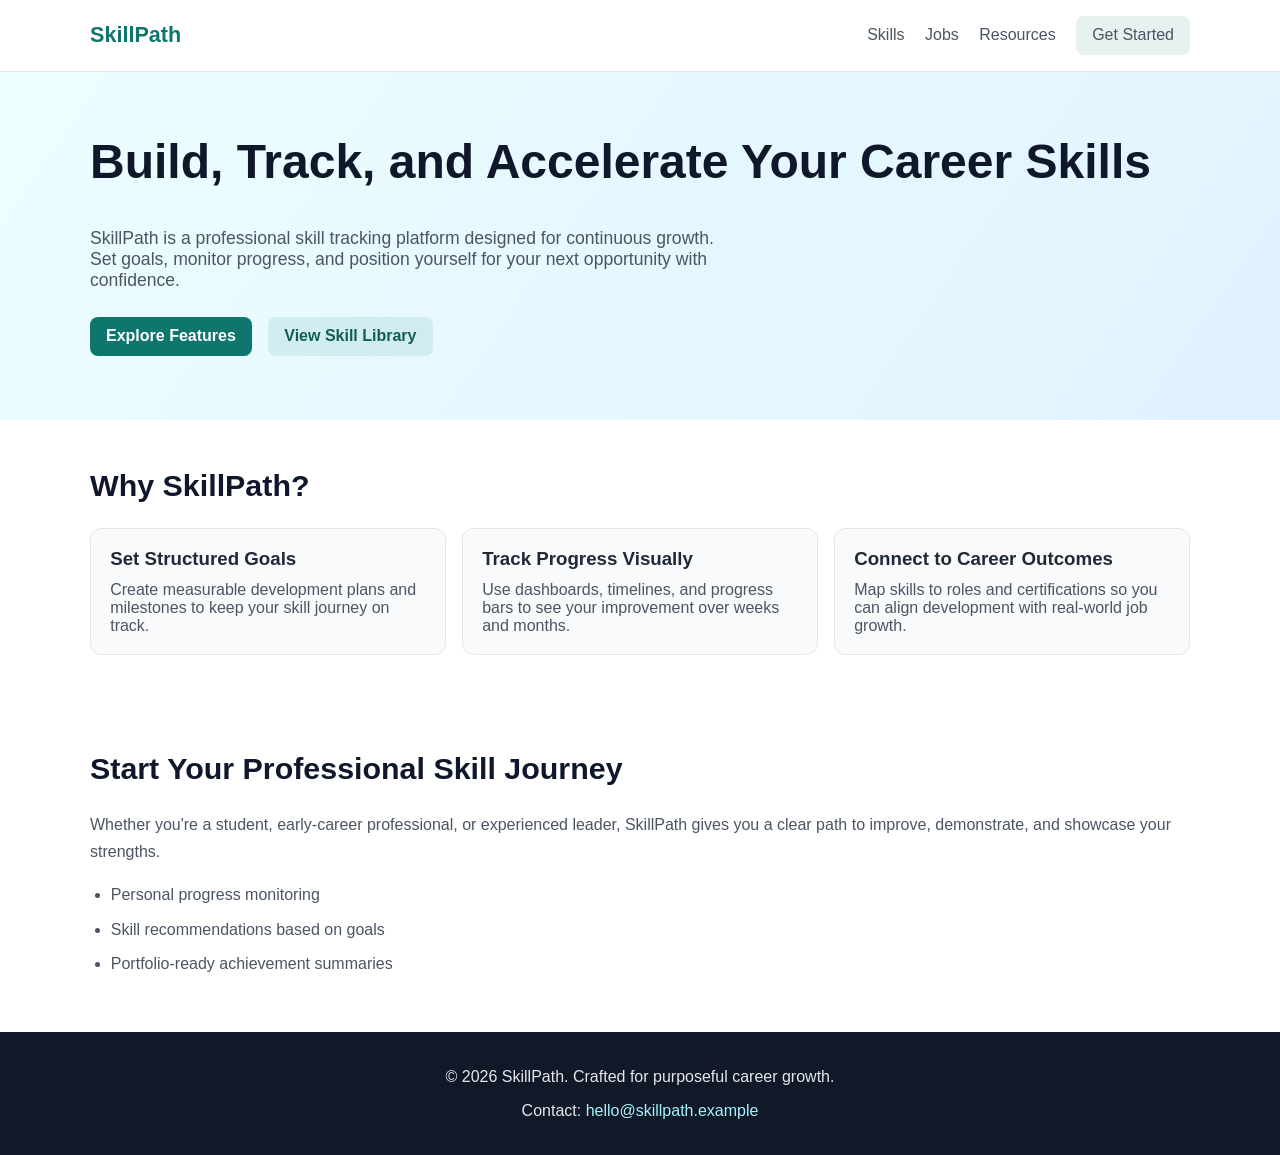
==== index.html @ 0606c5ba "Added content to Index and Skills pages." ====
<!DOCTYPE html>
<html lang="en">
<head>
    <meta charset="UTF-8">
    <meta name="viewport" content="width=device-width, initial-scale=1.0">
    <title>SkillPath - Skill Tracking Hub</title>
    <link rel="stylesheet" href="./css/reset.css">
    <link rel="stylesheet" href="./css/styles.css">
</head>
<body>
    <header class="site-header">
        <div class="container header-inner">
            <a href="index.html" class="logo">SkillPath</a>
            <nav class="main-nav">
                <a href="skills.html">Skills</a>
                <a href="jobs.html">Jobs</a>
                <a href="resources.html">Resources</a>
                <a href="#contact" class="btn-secondary">Get Started</a>
            </nav>
        </div>
    </header>

    <main>
        <section class="hero">
            <div class="container hero-content">
                <h1>Build, Track, and Accelerate Your Career Skills</h1>
                <p>SkillPath is a professional skill tracking platform designed for continuous growth. Set goals, monitor progress, and position yourself for your next opportunity with confidence.</p>
                <div class="hero-actions">
                    <a href="#features" class="btn-primary">Explore Features</a>
                    <a href="skills.html" class="btn-secondary">View Skill Library</a>
                </div>
            </div>
        </section>

        <section id="features" class="features">
            <div class="container">
                <h2>Why SkillPath?</h2>
                <div class="feature-grid">
                    <article class="feature-card">
                        <h3>Set Structured Goals</h3>
                        <p>Create measurable development plans and milestones to keep your skill journey on track.</p>
                    </article>
                    <article class="feature-card">
                        <h3>Track Progress Visually</h3>
                        <p>Use dashboards, timelines, and progress bars to see your improvement over weeks and months.</p>
                    </article>
                    <article class="feature-card">
                        <h3>Connect to Career Outcomes</h3>
                        <p>Map skills to roles and certifications so you can align development with real-world job growth.</p>
                    </article>
                </div>
            </div>
        </section>

        <section id="about" class="about">
            <div class="container">
                <h2>Start Your Professional Skill Journey</h2>
                <p>Whether you're a student, early-career professional, or experienced leader, SkillPath gives you a clear path to improve, demonstrate, and showcase your strengths.</p>
                <ul>
                    <li>Personal progress monitoring</li>
                    <li>Skill recommendations based on goals</li>
                    <li>Portfolio-ready achievement summaries</li>
                </ul>
            </div>
        </section>
    </main>

    <footer id="contact" class="site-footer">
        <div class="container">
            <p>&copy; 2026 SkillPath. Crafted for purposeful career growth.</p>
            <p>Contact: <a href="mailto:hello@skillpath.example">hello@skillpath.example</a></p>
        </div>
    </footer>

    <script>
        const themeToggle = document.getElementById('theme-toggle');
        const root = document.documentElement;

        const applyTheme = (theme) => {
            root.setAttribute('data-theme', theme);
            localStorage.setItem('skillpath-theme', theme);
            themeToggle.textContent = theme === 'dark' ? '☀️' : '🌙';
        };

        const storedTheme = localStorage.getItem('skillpath-theme');
        const defaultTheme = window.matchMedia('(prefers-color-scheme: dark)').matches ? 'dark' : 'light';
        applyTheme(storedTheme || defaultTheme);

        themeToggle.addEventListener('click', () => {
            applyTheme(root.getAttribute('data-theme') === 'dark' ? 'light' : 'dark');
        });
    </script>
</body>
</html>
---- css/styles.css ----
/* Base page styling */
:root {
    --bg: #f8fafc;
    --text: #1f2937;
    --muted: #4b5563;
    --brand: #0f766e;
    --brand-dark: #115e59;
    --white: #fff;
}

[data-theme="dark"] {
    --bg: #0b1220;
    --text: #e2e8f0;
    --muted: #cbd5e1;
    --brand: #9ed0d3;
    --brand-dark: #82b8bb;
    --white: #111827;
}

@media (prefers-color-scheme: dark) {
    :root:not([data-theme="light"]) {
        --bg: #0b1220;
        --text: #e2e8f0;
        --muted: #cbd5e1;
        --brand: #9ed0d3;
        --brand-dark: #82b8bb;
        --white: #111827;
    }
}

html, body {
    margin: 0;
    padding: 0;
    font-family: "Segoe UI", Roboto, "Helvetica Neue", Helvetica, Arial, sans-serif;
    color: var(--text);
    background: var(--bg);
}

.container {
    width: min(1100px, 90%);
    margin: 0 auto;
}

.site-header {
    background: var(--white);
    border-bottom: 1px solid #e5e7eb;
    position: sticky;
    top: 0;
    z-index: 10;
}

.header-inner {
    display: flex;
    align-items: center;
    justify-content: space-between;
    padding: 1rem 0;
}

.logo {
    font-size: 1.35rem;
    font-weight: 700;
    color: var(--brand);
    text-decoration: none;
}

.main-nav a {
    margin-left: 1rem;
    color: var(--muted);
    text-decoration: none;
    font-weight: 500;
}

.main-nav a:hover {
    color: var(--text);
}

.btn-primary,
.btn-secondary {
    display: inline-block;
    padding: 0.65rem 1rem;
    border-radius: 0.5rem;
    font-weight: 600;
    text-decoration: none;
    transition: background-color 0.2s ease, opacity 0.2s ease;
}

.btn-primary {
    background: var(--brand);
    color: var(--white);
}

.btn-primary:hover {
    background: var(--brand-dark);
}

.btn-secondary {
    background: rgba(15, 118, 110, 0.1);
    color: var(--brand-dark);
}

.btn-secondary:hover {
    opacity: 0.85;
}

.hero {
    background: linear-gradient(125deg, #ecfeff 0%, #e0f2fe 100%);
    padding: 4rem 0;
}

.hero-content h1 {
    margin-top: 0;
    font-size: clamp(2rem, 4.5vw, 3rem);
    line-height: 1.1;
    color: #0f172a;
}

.hero-content p {
    max-width: 650px;
    margin: 1rem 0 1.6rem;
    color: var(--muted);
    font-size: 1.1rem;
}

.hero-actions a + a {
    margin-left: 0.75rem;
}

.features,
.about {
    padding: 3rem 0;
    background: var(--white);
}

.features h2,
.about h2 {
    margin-top: 0;
    font-size: 1.9rem;
    color: #0f172a;
}

.feature-grid {
    margin-top: 1.5rem;
    display: grid;
    gap: 1rem;
    grid-template-columns: repeat(auto-fit, minmax(220px, 1fr));
}

.feature-card {
    background: #f8fafc;
    border: 1px solid #e5e7eb;
    border-radius: 0.7rem;
    padding: 1.2rem;
}

.feature-card h3 {
    margin: 0 0 0.65rem;
}

.feature-card p {
    margin: 0;
    color: var(--muted);
}

.about p,
.about ul {
    line-height: 1.7;
    color: var(--muted);
}

.about ul {
    margin: 1rem 0 0;
    padding-left: 1.3rem;
}

.about li {
    margin-bottom: 0.45rem;
}

.skills-page h1 {
    margin-top: 0;
}

.skills-page p {
    margin-bottom: 1.5rem;
    color: var(--muted);
}

.overall-progress {
    margin-bottom: 1.5rem;
}

.overall-title {
    margin-bottom: 0.45rem;
    font-weight: 700;
}

.progress-track {
    position: relative;
    background: #e5e7eb;
    border-radius: 999px;
    height: 1rem;
    overflow: hidden;
}

.progress-bar {
    height: 100%;
    transition: width 0.3s ease, background-color 0.3s ease;
}

.progress-low {
    background: #dc2626; /* red */
}

.progress-mid {
    background: #f59e0b; /* yellow */
}

.progress-high {
    background: #16a34a; /* green */
}

.range-output {
    margin-bottom: 1rem;
    color: var(--muted);
}

.skill-form {
    display: grid;
    gap: 0.8rem;
    margin-bottom: 1.5rem;
    background: var(--white);
    border: 1px solid #d1d5db;
    border-radius: 0.75rem;
    padding: 1rem;
}

.skill-form label {
    display: grid;
    gap: 0.35rem;
    font-weight: 600;
}

.skill-form input[type="text"],
.skill-form input[type="range"] {
    width: 100%;
}

.skills-list {
    display: grid;
    gap: 0.9rem;
}

.skill-card {
    background: var(--white);
    border: 1px solid #e5e7eb;
    border-radius: 0.75rem;
    padding: 1rem;
}

.skill-header {
    display: flex;
    align-items: center;
    justify-content: space-between;
    margin-bottom: 0.8rem;
}

.skill-header h3 {
    margin: 0;
    font-size: 1.1rem;
}

.skill-actions button {
    margin-left: 0.5rem;
}

.skill-progress-line {
    display: flex;
    align-items: center;
    gap: 0.75rem;
}

.skill-progress-line .progress-track {
    flex-grow: 1;
    height: 0.75rem;
}

.site-footer {
    background: #111827;
    color: #e5e7eb;
    padding: 1.2rem 0;
    text-align: center;
}

.site-footer a {
    color: #a5f3fc;
    text-decoration: none;
}

/* Mobile-first base layout */
.header-inner {
    flex-direction: column;
    align-items: start;
    gap: 0.8rem;
}

.main-nav a {
    margin-left: 0;
    margin-right: 0.8rem;
}

.hero {
    padding: 3rem 0;
}

@media (min-width: 781px) {
    .header-inner {
        flex-direction: row;
        align-items: center;
        justify-content: space-between;
        gap: 0;
    }

    .main-nav a {
        margin-left: 1rem;
        margin-right: 0;
    }

    .hero {
        padding: 4rem 0;
    }
}
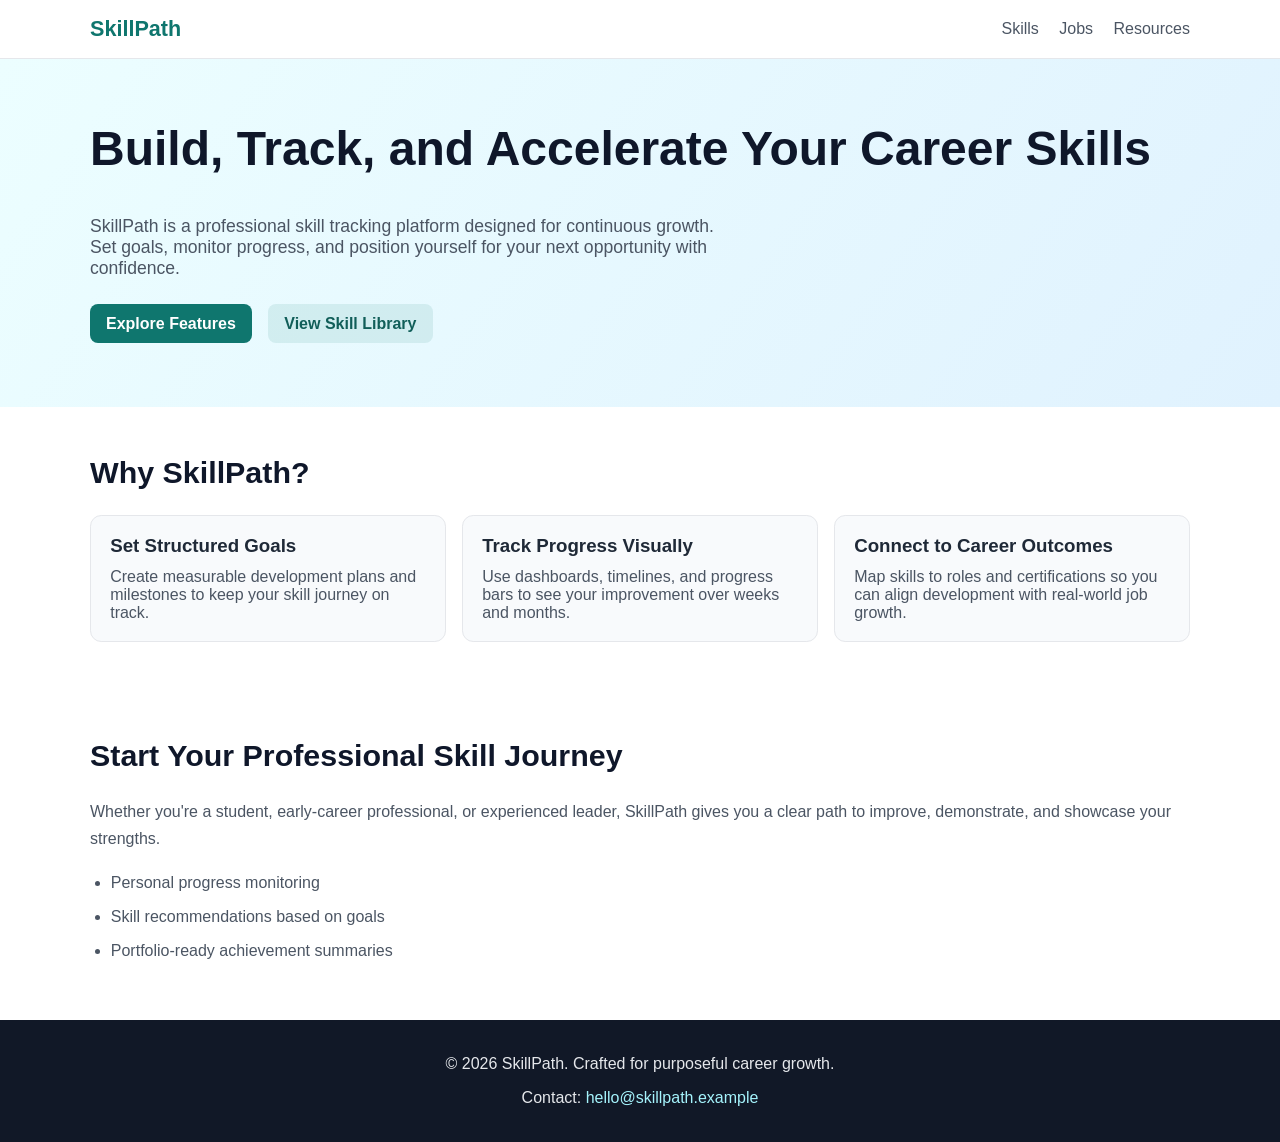
==== commit 7e1a2fa3: "Udated Resource Page" ====
--- a/index.html
+++ b/index.html
@@ -15,7 +15,7 @@
                 <a href="skills.html">Skills</a>
                 <a href="jobs.html">Jobs</a>
                 <a href="resources.html">Resources</a>
-                <a href="#contact" class="btn-secondary">Get Started</a>
+                <!--<a href="#contact" class="btn-secondary">Get Started</a> -->
             </nav>
         </div>
     </header>
@@ -72,23 +72,6 @@
         </div>
     </footer>
 
-    <script>
-        const themeToggle = document.getElementById('theme-toggle');
-        const root = document.documentElement;
-
-        const applyTheme = (theme) => {
-            root.setAttribute('data-theme', theme);
-            localStorage.setItem('skillpath-theme', theme);
-            themeToggle.textContent = theme === 'dark' ? '☀️' : '🌙';
-        };
-
-        const storedTheme = localStorage.getItem('skillpath-theme');
-        const defaultTheme = window.matchMedia('(prefers-color-scheme: dark)').matches ? 'dark' : 'light';
-        applyTheme(storedTheme || defaultTheme);
-
-        themeToggle.addEventListener('click', () => {
-            applyTheme(root.getAttribute('data-theme') === 'dark' ? 'light' : 'dark');
-        });
-    </script>
+    <script src="./js/index.js"></script>
 </body>
 </html>
--- a/css/styles.css
+++ b/css/styles.css
@@ -185,13 +185,40 @@
     color: var(--muted);
 }
 
-.overall-progress {
-    margin-bottom: 1.5rem;
-}
-
-.overall-title {
-    margin-bottom: 0.45rem;
-    font-weight: 700;
+.resources-results h2,
+.resources-results h3 {
+    margin-top: 1.2rem;
+    margin-bottom: 0.6rem;
+}
+
+.resource-grid {
+    display: grid;
+    grid-template-columns: repeat(auto-fill, minmax(220px, 1fr));
+    gap: 0.85rem;
+    margin-top: 1rem;
+}
+
+.resource-card {
+    background: var(--white);
+    border: 1px solid #e5e7eb;
+    border-radius: 0.65rem;
+    padding: 0.95rem;
+    box-shadow: 0 1px 2px rgba(15, 23, 42, 0.07);
+}
+
+.resource-card h4 {
+    margin: 0 0 0.5rem;
+    font-size: 1rem;
+    color: #0f172a;
+}
+
+.resource-card p {
+    margin: 0.4rem 0;
+}
+
+.resource-card .btn-secondary {
+    font-size: 0.85rem;
+    padding: 0.45rem 0.7rem;
 }
 
 .progress-track {
@@ -329,3 +356,59 @@
         padding: 4rem 0;
     }
 }
+
+.resources-page h1 {
+    margin-top: 0;
+}
+
+.resources-page p {
+    margin-bottom: 1.5rem;
+    color: var(--muted);
+}
+
+.resource-form {
+    display: grid;
+    gap: 0.8rem;
+    margin-bottom: 1.5rem;
+    background: var(--white);
+    border: 1px solid #d1d5db;
+    border-radius: 0.75rem;
+    padding: 1rem;
+}
+
+.resource-form label {
+    font-weight: 600;
+}
+
+.resource-form select,
+.resource-form button {
+    width: 100%;
+}
+
+.resources-results {
+    background: var(--white);
+    border: 1px solid #e5e7eb;
+    border-radius: 0.75rem;
+    padding: 1rem;
+}
+
+.resources-results h2 {
+    margin-top: 0;
+}
+
+.resources-results ul {
+    padding-left: 1.3rem;
+}
+
+.resources-results li {
+    margin-bottom: 0.5rem;
+}
+
+.resources-results a {
+    color: var(--brand);
+    text-decoration: none;
+}
+
+.resources-results a:hover {
+    text-decoration: underline;
+}
